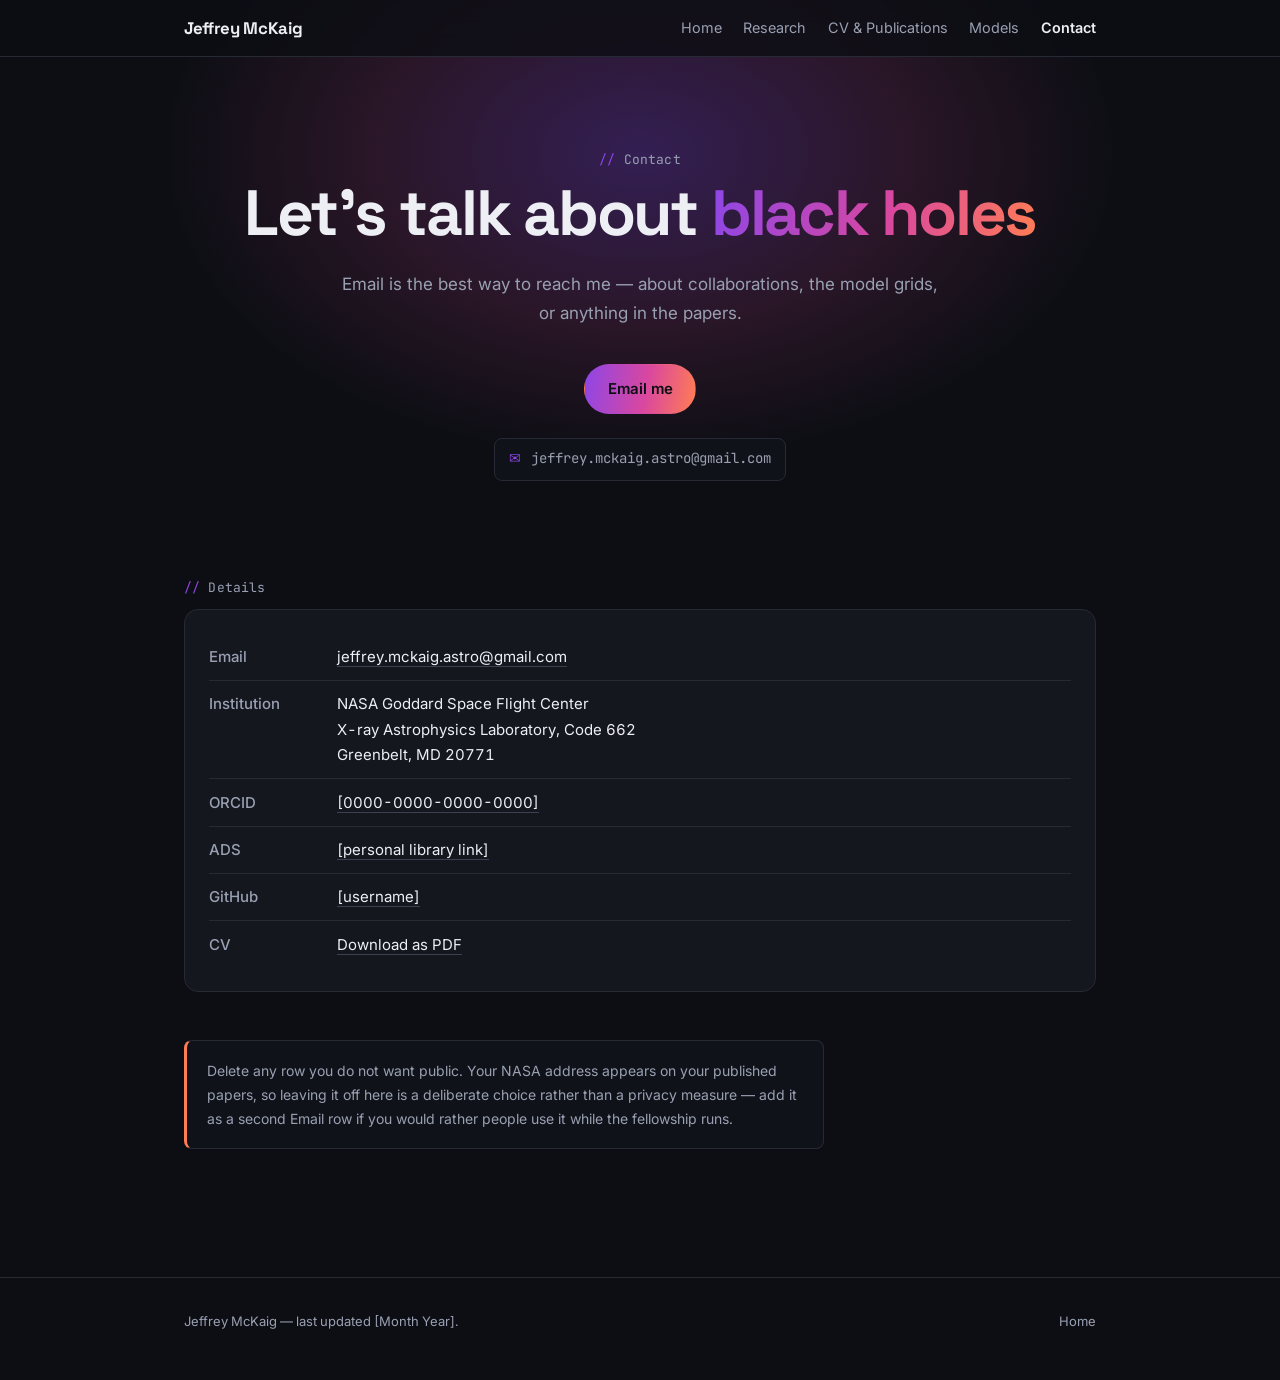
==== contact.html @ 3a179042 "Add files via upload" ====
<!DOCTYPE html>
<html lang="en">
<head>
<meta charset="utf-8">
<meta name="viewport" content="width=device-width, initial-scale=1">
<title>Contact — Jeffrey McKaig</title>
<meta name="description" content="Contact details for Jeffrey McKaig, astrophysicist at NASA Goddard Space Flight Center.">
<meta name="theme-color" content="#0D0E14">
<link rel="preconnect" href="https://fonts.googleapis.com">
<link rel="preconnect" href="https://fonts.gstatic.com" crossorigin>
<link href="https://fonts.googleapis.com/css2?family=Space+Grotesk:wght@500;600;700&family=Inter:wght@400;500;600&family=JetBrains+Mono:wght@400;500&display=swap" rel="stylesheet">
<link rel="stylesheet" href="style.css">
</head>
<body>
<a class="skip" href="#main">Skip to content</a>

<nav class="nav" aria-label="Primary">
  <div class="nav-inner">
    <a class="wordmark" href="index.html">Jeffrey McKaig</a>
    <ul>
      <li><a href="index.html">Home</a></li>
      <li><a href="research.html">Research</a></li>
      <li><a href="cv.html">CV &amp; Publications</a></li>
      <li><a href="models.html">Models</a></li>
      <li><a href="contact.html" class="is-current" aria-current="page">Contact</a></li>
    </ul>
  </div>
</nav>

<main id="main">

  <div class="wrap">
    <div class="hero">
      <p class="eyebrow" style="display:inline-block">Contact</p>
      <h1 class="display">Let's talk about <span class="grad">black holes</span></h1>
      <p class="sub">Email is the best way to reach me — about collaborations, the model grids, or anything in the papers.</p>
      <div class="actions">
        <a class="btn btn-primary" href="mailto:jeffrey.mckaig.astro@gmail.com">Email me</a>
      </div>
      <p style="margin:1.5rem auto 0"><span class="chip"><span class="prompt">&#9993;</span> jeffrey.mckaig.astro@gmail.com</span></p>
    </div>
  </div>

  <div class="wrap">
    <section class="tight">
      <p class="eyebrow">Details</p>
      <div class="card">
        <table class="contact">
          <tbody>
            <tr>
              <th scope="row">Email</th>
              <td><a href="mailto:jeffrey.mckaig.astro@gmail.com">jeffrey.mckaig.astro@gmail.com</a></td>
            </tr>
            <tr>
              <th scope="row">Institution</th>
              <td>NASA Goddard Space Flight Center<br>X-ray Astrophysics Laboratory, Code 662<br>Greenbelt, MD 20771</td>
            </tr>
            <tr>
              <th scope="row">ORCID</th>
              <td><a href="https://orcid.org/">[0000-0000-0000-0000]</a></td>
            </tr>
            <tr>
              <th scope="row">ADS</th>
              <td><a href="https://ui.adsabs.harvard.edu/">[personal library link]</a></td>
            </tr>
            <tr>
              <th scope="row">GitHub</th>
              <td><a href="https://github.com/">[username]</a></td>
            </tr>
            <tr>
              <th scope="row">CV</th>
              <td><a href="cv.pdf">Download as PDF</a></td>
            </tr>
          </tbody>
        </table>
      </div>

      <p class="note">Delete any row you do not want public. Your NASA address appears on your published papers, so leaving it off here is a deliberate choice rather than a privacy measure — add it as a second Email row if you would rather people use it while the fellowship runs.</p>
    </section>
  </div>

</main>

<footer>
  <div class="wrap">
    <p>Jeffrey McKaig — last updated [Month Year].</p>
    <p><a href="index.html">Home</a></p>
  </div>
</footer>

</body>
</html>
---- style.css ----
/* ---------------------------------------------------------------
   Jeffrey McKaig — site styles
   Visual language borrowed from astro.build: dark canvas, purple
   theme colour running to pink and orange, wide bold grotesque
   headings, eyebrow labels, rounded bordered cards, mono chips.
   --------------------------------------------------------------- */

:root {
  --bg:        #0D0E14;
  --bg-raise:  #15171F;
  --bg-sunk:   #101219;
  --border:    #262A35;
  --border-hi: #3B4150;

  --text:      #EDEFF4;
  --text-dim:  #99A0B2;

  --purple:    #8D46E7;
  --pink:      #D9479F;
  --orange:    #FF7D54;

  --grad: linear-gradient(100deg, #8D46E7 0%, #D9479F 55%, #FF7D54 100%);

  --display: "Space Grotesk", system-ui, sans-serif;
  --body:    "Inter", system-ui, -apple-system, sans-serif;
  --mono:    "JetBrains Mono", ui-monospace, "SF Mono", monospace;

  --measure: 40rem;
  --radius:  14px;
}

*, *::before, *::after { box-sizing: border-box; }
html { -webkit-text-size-adjust: 100%; scroll-behavior: smooth; }

body {
  margin: 0;
  background: var(--bg);
  color: var(--text);
  font-family: var(--body);
  font-size: 1rem;
  line-height: 1.7;
  font-feature-settings: "tnum" 1;
  -webkit-font-smoothing: antialiased;
  overflow-x: hidden;
}

a { color: inherit; text-decoration: none; }
a:focus-visible { outline: 2px solid var(--purple); outline-offset: 3px; border-radius: 4px; }

.skip { position: absolute; left: -9999px; background: var(--bg-raise); padding: .6rem 1rem; border: 1px solid var(--purple); border-radius: 8px; }
.skip:focus { left: 1rem; top: 1rem; z-index: 60; }

.wrap { max-width: 60rem; margin: 0 auto; padding: 0 1.5rem; }

/* ---------- gradient text ---------- */

.grad {
  background: var(--grad);
  -webkit-background-clip: text;
  background-clip: text;
  color: transparent;
}

/* ---------- sticky nav ---------- */

.nav {
  position: sticky; top: 0; z-index: 50;
  background: rgba(13, 14, 20, 0.82);
  backdrop-filter: blur(12px);
  border-bottom: 1px solid var(--border);
}
.nav-inner {
  max-width: 60rem; margin: 0 auto; padding: .85rem 1.5rem;
  display: flex; align-items: center; gap: 1.5rem; flex-wrap: wrap;
}
.nav .wordmark {
  font-family: var(--display); font-weight: 700; font-size: 1.05rem;
  letter-spacing: -0.02em; margin-right: auto;
}
.nav .wordmark:hover { color: var(--text); }
.nav ul { list-style: none; display: flex; flex-wrap: wrap; gap: 0 1.35rem; margin: 0; padding: 0; }
.nav ul a { font-size: .9rem; color: var(--text-dim); padding: .2rem 0; transition: color .15s ease; }
.nav ul a:hover { color: var(--text); }
.nav ul a.is-current { color: var(--text); font-weight: 600; }

/* ---------- hero ---------- */

.hero { position: relative; text-align: center; padding: 5.5rem 0 4rem; }
.hero::before {
  content: ""; position: absolute; z-index: -1;
  top: -14rem; left: 50%; transform: translateX(-50%);
  width: 62rem; height: 40rem; pointer-events: none;
  background: radial-gradient(ellipse at center, rgba(141,70,231,.30) 0%, rgba(217,71,159,.14) 38%, rgba(13,14,20,0) 68%);
}

.badge {
  display: inline-flex; align-items: center; gap: .5rem;
  font-size: .8125rem; color: var(--text-dim);
  background: var(--bg-raise); border: 1px solid var(--border);
  border-radius: 999px; padding: .3rem .9rem; margin-bottom: 1.75rem;
}
.badge .dot { width: 6px; height: 6px; border-radius: 50%; background: var(--orange); }

h1.display {
  font-family: var(--display); font-weight: 700;
  font-size: clamp(2.3rem, 6.2vw, 4rem);
  line-height: 1.05; letter-spacing: -0.035em;
  margin: 0 auto 1.4rem; max-width: 20ch;
}

.hero .sub { color: var(--text-dim); font-size: 1.0625rem; max-width: 38rem; margin: 0 auto 2.25rem; }

.actions { display: flex; flex-wrap: wrap; gap: .75rem; justify-content: center; align-items: center; }

.btn {
  display: inline-flex; align-items: center; justify-content: center;
  font-family: var(--body); font-size: .9375rem; font-weight: 600;
  padding: .7rem 1.4rem; border-radius: 999px; border: 1px solid transparent;
  transition: transform .15s ease, box-shadow .15s ease, border-color .15s ease;
}
.btn-primary { background: var(--grad); color: #0D0E14; box-shadow: 0 0 0 rgba(141,70,231,0); }
.btn-primary:hover { transform: translateY(-1px); box-shadow: 0 8px 28px rgba(141,70,231,.35); }
.btn-ghost { border-color: var(--border-hi); color: var(--text); }
.btn-ghost:hover { border-color: var(--purple); transform: translateY(-1px); }

.chip {
  display: inline-flex; align-items: center; gap: .6rem;
  font-family: var(--mono); font-size: .875rem; color: var(--text-dim);
  background: var(--bg-sunk); border: 1px solid var(--border);
  border-radius: 8px; padding: .55rem .9rem;
}
.chip .prompt { color: var(--purple); }

/* ---------- section scaffolding ---------- */

section { padding: 4rem 0; }
section.tight { padding-top: 2rem; }

.eyebrow {
  font-family: var(--mono); font-size: .8125rem; letter-spacing: .01em;
  color: var(--text-dim); margin: 0 0 .6rem;
}
.eyebrow::before { content: "// "; color: var(--purple); }

h2.section {
  font-family: var(--display); font-weight: 700;
  font-size: clamp(1.7rem, 3.6vw, 2.35rem);
  line-height: 1.15; letter-spacing: -0.03em;
  margin: 0 0 1.1rem;
}

h1.pagetitle {
  font-family: var(--display); font-weight: 700;
  font-size: clamp(2.1rem, 5vw, 3.1rem);
  line-height: 1.08; letter-spacing: -0.035em;
  margin: 0 0 1.1rem;
}

p { max-width: var(--measure); margin: 0 0 1.1rem; }
p:last-child { margin-bottom: 0; }
.lede { font-size: 1.0625rem; color: var(--text-dim); }
.dim { color: var(--text-dim); }
.fine { font-size: .875rem; color: var(--text-dim); }

.pagehead { padding: 3.5rem 0 1rem; position: relative; }
.pagehead::before {
  content: ""; position: absolute; z-index: -1;
  top: -12rem; left: -6rem; width: 40rem; height: 30rem; pointer-events: none;
  background: radial-gradient(ellipse at center, rgba(141,70,231,.22) 0%, rgba(13,14,20,0) 66%);
}

/* ---------- spectrum ---------- */

.figure {
  background: var(--bg-raise); border: 1px solid var(--border);
  border-radius: var(--radius); padding: 1.5rem 1.5rem 1rem;
}
.spectrum { display: block; width: 100%; height: auto; }
.spectrum .trace { fill: none; stroke: url(#lineGrad); stroke-width: 2; stroke-linejoin: round; }
.spectrum .axis { stroke: var(--border-hi); stroke-width: 1; }
.spectrum .lbl { font-family: var(--mono); font-size: 13px; fill: var(--text-dim); }
.spectrum .edge { font-family: var(--mono); font-size: 12px; fill: var(--text-dim); }
.figcap { font-size: .8125rem; color: var(--text-dim); margin: 1rem 0 0; max-width: none; }

/* ---------- cards ---------- */

.grid { display: grid; gap: 1rem; grid-template-columns: repeat(auto-fit, minmax(16rem, 1fr)); }
.grid-2 { display: grid; gap: 1rem; grid-template-columns: repeat(auto-fit, minmax(19rem, 1fr)); }

.card {
  background: var(--bg-raise); border: 1px solid var(--border);
  border-radius: var(--radius); padding: 1.5rem;
  transition: border-color .18s ease, transform .18s ease;
}
.card:hover { border-color: var(--border-hi); }
.card h3 {
  font-family: var(--display); font-weight: 600; font-size: 1.0625rem;
  letter-spacing: -0.015em; margin: 0 0 .55rem;
}
.card p { font-size: .9375rem; color: var(--text-dim); max-width: none; margin-bottom: .75rem; }
.card p:last-child { margin-bottom: 0; }

.card .num {
  font-family: var(--mono); font-size: .75rem; color: var(--purple);
  display: block; margin-bottom: .7rem;
}

.paperlink {
  display: inline-block; font-family: var(--mono); font-size: .8125rem;
  color: var(--text-dim); border-bottom: 1px solid var(--border-hi);
  padding-bottom: 1px; margin-right: 1rem;
}
.paperlink:hover { color: var(--orange); border-bottom-color: var(--orange); }

/* ---------- timeline rail ---------- */

.rail { list-style: none; margin: 0; padding: 0 0 0 1.75rem; position: relative; }
.rail::before {
  content: ""; position: absolute; left: 0; top: .4rem; bottom: .4rem;
  width: 2px; background: var(--grad); border-radius: 2px;
}
.rail li { position: relative; padding: 0 0 1.9rem; }
.rail li:last-child { padding-bottom: 0; }
.rail li::before {
  content: ""; position: absolute; left: -1.75rem; top: .55rem;
  width: 10px; height: 10px; border-radius: 50%;
  background: var(--bg); border: 2px solid var(--pink);
  transform: translateX(-4px);
}
.rail .when { display: block; font-family: var(--mono); font-size: .75rem; color: var(--purple); margin-bottom: .2rem; }
.rail .what { display: block; font-family: var(--display); font-weight: 600; font-size: 1rem; letter-spacing: -0.01em; }
.rail .where { display: block; font-size: .9375rem; color: var(--text-dim); }

/* ---------- publications ---------- */

.pubs { list-style: none; margin: 0; padding: 0; display: grid; gap: .75rem; }
.pubs li {
  background: var(--bg-raise); border: 1px solid var(--border);
  border-radius: var(--radius); padding: 1.25rem 1.4rem;
  display: grid; grid-template-columns: 3.5rem minmax(0, 1fr); column-gap: 1.1rem;
  transition: border-color .18s ease;
}
.pubs li:hover { border-color: var(--border-hi); }
.pubs .year { font-family: var(--mono); font-size: .8125rem; color: var(--purple); padding-top: .2rem; }
.pubs .title { display: block; font-family: var(--display); font-weight: 600; font-size: 1rem; letter-spacing: -0.012em; line-height: 1.35; margin-bottom: .35rem; }
.pubs .meta { display: block; color: var(--text-dim); font-size: .875rem; }
.pubs .meta em { font-style: italic; }
.pubs .links { display: block; margin-top: .6rem; }
.pubs .me { color: var(--text); font-weight: 600; }

/* ---------- status pill ---------- */

.pill {
  display: inline-flex; align-items: center; gap: .45rem;
  font-family: var(--mono); font-size: .75rem; color: var(--text-dim);
  border: 1px solid var(--border); border-radius: 999px;
  padding: .2rem .7rem; margin-bottom: 1rem;
}
.pill .dot { width: 6px; height: 6px; border-radius: 50%; background: var(--orange); }

/* ---------- spec + contact tables ---------- */

table.spec, table.contact { border-collapse: collapse; width: 100%; font-size: .9375rem; }
table.spec th, table.spec td,
table.contact th, table.contact td {
  text-align: left; padding: .65rem .75rem .65rem 0;
  border-bottom: 1px solid var(--border); vertical-align: top;
}
table.spec th, table.contact th { font-weight: 500; color: var(--text-dim); width: 15rem; }
table.spec code { font-family: var(--mono); font-size: .875rem; color: var(--text); }
table.spec tr:last-child th, table.spec tr:last-child td,
table.contact tr:last-child th, table.contact tr:last-child td { border-bottom: none; }
table.contact th { width: 8rem; }
table.contact a { border-bottom: 1px solid var(--border-hi); }
table.contact a:hover { color: var(--orange); border-bottom-color: var(--orange); }

/* ---------- editorial note (delete before publishing) ---------- */

.note {
  margin-top: 3rem; padding: 1.1rem 1.25rem;
  background: var(--bg-sunk); border: 1px solid var(--border);
  border-left: 3px solid var(--orange); border-radius: 8px;
  font-size: .875rem; color: var(--text-dim); max-width: var(--measure);
}

/* ---------- footer ---------- */

footer { border-top: 1px solid var(--border); margin-top: 4rem; }
footer .wrap { padding-top: 2rem; padding-bottom: 3rem; display: flex; flex-wrap: wrap; gap: 1rem; justify-content: space-between; }
footer p { font-size: .8125rem; color: var(--text-dim); margin: 0; }
footer a { color: var(--text-dim); }
footer a:hover { color: var(--orange); }

/* ---------- narrow ---------- */

@media (max-width: 44rem) {
  .hero { padding: 3.5rem 0 2.5rem; }
  .nav-inner { gap: .5rem 1rem; }
  .nav .wordmark { margin-right: 0; width: 100%; }
  .pubs li { grid-template-columns: minmax(0, 1fr); row-gap: .3rem; }
  table.spec, table.contact, table.spec tbody, table.contact tbody { display: block; }
  table.spec tr, table.contact tr { display: block; padding: .7rem 0; border-bottom: 1px solid var(--border); }
  table.spec th, table.spec td, table.contact th, table.contact td { display: block; border-bottom: none; padding: 0; width: auto; }
  table.spec th, table.contact th { font-size: .8125rem; margin-bottom: .15rem; }
}

@media (prefers-reduced-motion: reduce) {
  html { scroll-behavior: auto; }
  * { transition: none !important; animation: none !important; }
  .btn:hover { transform: none; }
}
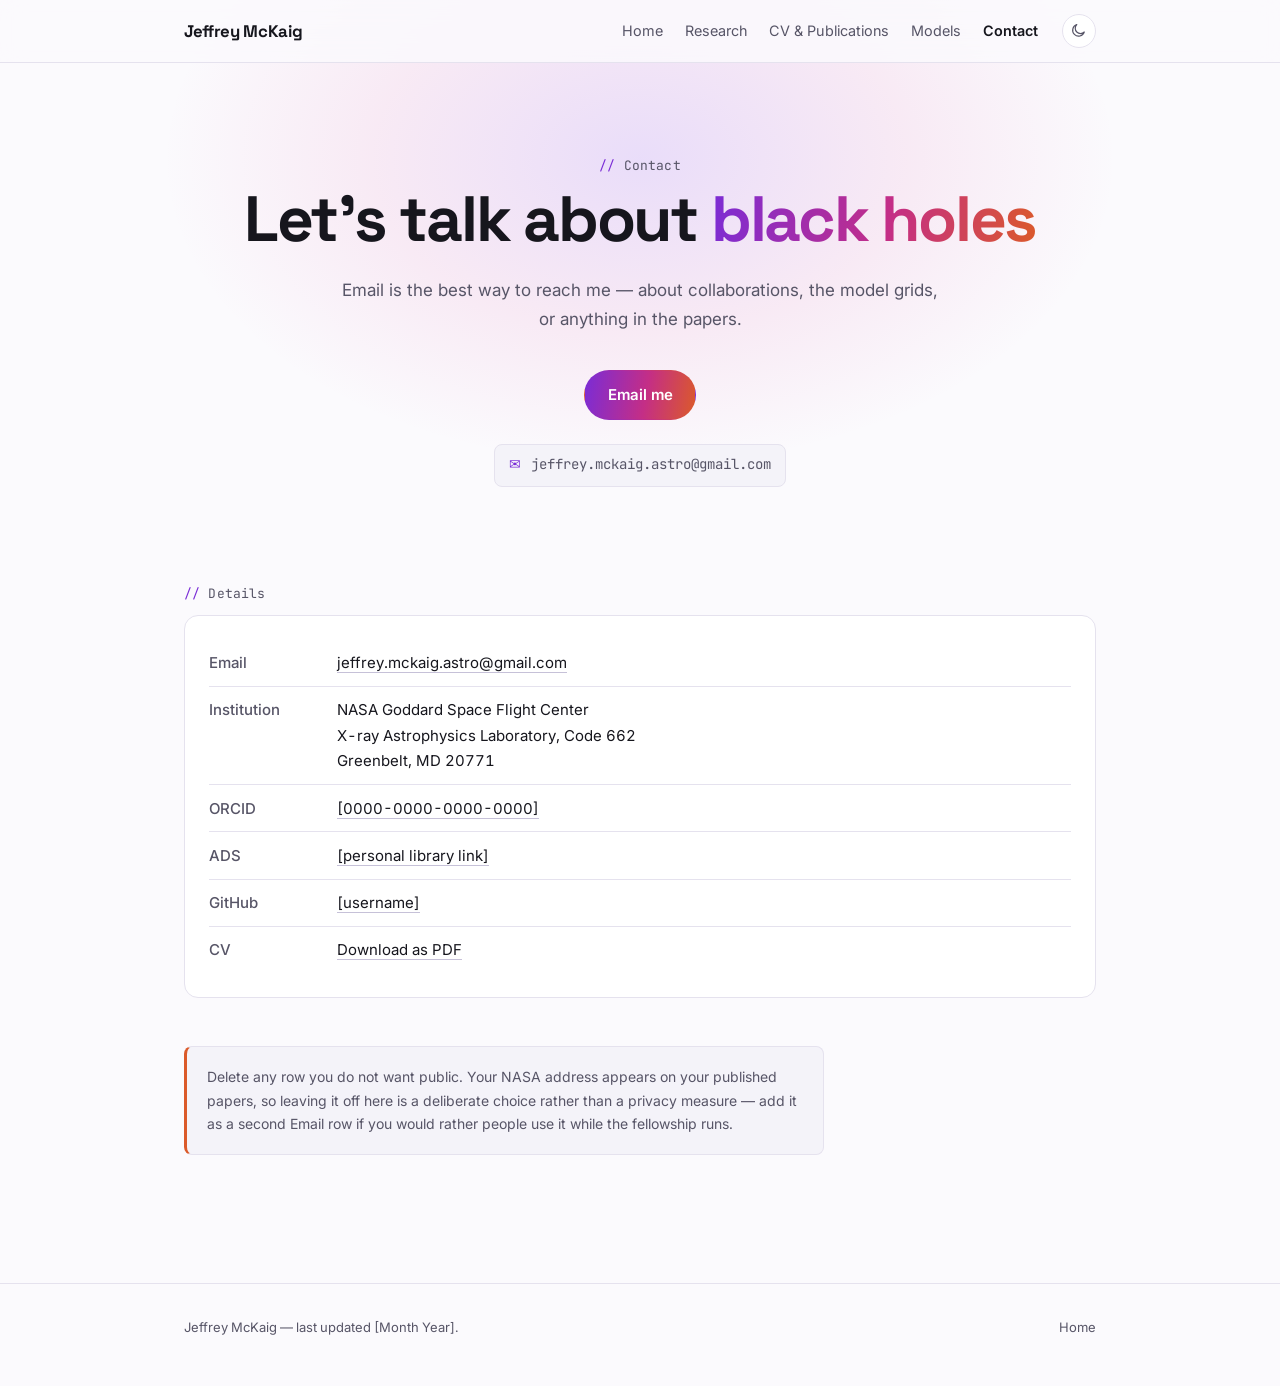
==== commit be4d0dd9: "Add files via upload" ====
--- a/contact.html
+++ b/contact.html
@@ -5,11 +5,64 @@
 <meta name="viewport" content="width=device-width, initial-scale=1">
 <title>Contact — Jeffrey McKaig</title>
 <meta name="description" content="Contact details for Jeffrey McKaig, astrophysicist at NASA Goddard Space Flight Center.">
-<meta name="theme-color" content="#0D0E14">
+<meta name="theme-color" content="#0D0E14" media="(prefers-color-scheme: dark)">
+<meta name="theme-color" content="#FBFAFD" media="(prefers-color-scheme: light)">
 <link rel="preconnect" href="https://fonts.googleapis.com">
 <link rel="preconnect" href="https://fonts.gstatic.com" crossorigin>
 <link href="https://fonts.googleapis.com/css2?family=Space+Grotesk:wght@500;600;700&family=Inter:wght@400;500;600&family=JetBrains+Mono:wght@400;500&display=swap" rel="stylesheet">
 <link rel="stylesheet" href="style.css">
+<script>
+/* Theme handling. Self-contained on purpose: no external file to forget
+   when uploading, and no extra request that can 404. The first lines run
+   before anything paints, so the page never flashes the wrong theme. */
+(function () {
+  var root = document.documentElement;
+
+  function stored() {
+    try { return localStorage.getItem('theme'); } catch (e) { return null; }
+  }
+
+  var saved = stored();
+  root.setAttribute('data-theme',
+    (saved === 'light' || saved === 'dark') ? saved
+      : (window.matchMedia('(prefers-color-scheme: light)').matches ? 'light' : 'dark'));
+
+  function describe() {
+    var button = document.querySelector('[data-theme-toggle]');
+    if (!button) return;
+    var isDark = root.getAttribute('data-theme') === 'dark';
+    button.setAttribute('aria-label', isDark ? 'Switch to light theme' : 'Switch to dark theme');
+    button.setAttribute('aria-pressed', isDark ? 'true' : 'false');
+  }
+
+  function apply(theme, remember) {
+    root.setAttribute('data-theme', theme);
+    if (remember) {
+      try { localStorage.setItem('theme', theme); } catch (e) {}
+    }
+    describe();
+  }
+
+  /* Delegated, so it works no matter when the button enters the DOM. */
+  document.addEventListener('click', function (event) {
+    var target = event.target;
+    if (!target || !target.closest) return;
+    if (target.closest('[data-theme-toggle]')) {
+      apply(root.getAttribute('data-theme') === 'dark' ? 'light' : 'dark', true);
+    }
+  });
+
+  document.addEventListener('DOMContentLoaded', describe);
+
+  /* Keep following the operating system until the visitor chooses. */
+  var query = window.matchMedia('(prefers-color-scheme: light)');
+  function followSystem(event) {
+    if (!stored()) apply(event.matches ? 'light' : 'dark', false);
+  }
+  if (query.addEventListener) query.addEventListener('change', followSystem);
+  else if (query.addListener) query.addListener(followSystem);
+})();
+</script>
 </head>
 <body>
 <a class="skip" href="#main">Skip to content</a>
@@ -24,6 +77,11 @@
       <li><a href="models.html">Models</a></li>
       <li><a href="contact.html" class="is-current" aria-current="page">Contact</a></li>
     </ul>
+    <button class="theme-toggle" type="button" data-theme-toggle aria-label="Switch theme">
+      <svg class="icon" viewBox="0 0 24 24" fill="none" stroke="currentColor" stroke-width="1.7" stroke-linecap="round" stroke-linejoin="round" aria-hidden="true">
+        <path d="M20.4 14.3A8.5 8.5 0 1 1 9.7 3.6a6.8 6.8 0 0 0 10.7 10.7Z"/>
+      </svg>
+    </button>
   </div>
 </nav>
 
--- a/style.css
+++ b/style.css
@@ -1,11 +1,20 @@
 /* ---------------------------------------------------------------
    Jeffrey McKaig — site styles
+
    Visual language borrowed from astro.build: dark canvas, purple
    theme colour running to pink and orange, wide bold grotesque
    headings, eyebrow labels, rounded bordered cards, mono chips.
+
+   THEMING
+   Two token sets below. Dark is the default; light is applied when
+   <html data-theme="light"> is set. The attribute is written by the
+   inline script in each page's <head> before first paint, so nothing
+   below needs a prefers-color-scheme media query. To change a colour
+   for one theme only, edit that theme's block and nothing else.
    --------------------------------------------------------------- */
 
 :root {
+  /* --- dark (default) --- */
   --bg:        #0D0E14;
   --bg-raise:  #15171F;
   --bg-sunk:   #101219;
@@ -15,11 +24,18 @@
   --text:      #EDEFF4;
   --text-dim:  #99A0B2;
 
-  --purple:    #8D46E7;
-  --pink:      #D9479F;
-  --orange:    #FF7D54;
-
-  --grad: linear-gradient(100deg, #8D46E7 0%, #D9479F 55%, #FF7D54 100%);
+  --grad-a:    #8D46E7;   /* purple */
+  --grad-b:    #D9479F;   /* pink   */
+  --grad-c:    #FF7D54;   /* orange */
+
+  --on-grad:   #0D0E14;   /* text sitting on a gradient fill */
+  --nav-bg:    rgba(13, 14, 20, 0.82);
+  --glow-a:    rgba(141, 70, 231, 0.30);
+  --glow-b:    rgba(217, 71, 159, 0.14);
+  --glow-out:  rgba(13, 14, 20, 0);
+  --lift:      rgba(141, 70, 231, 0.35);
+
+  --grad: linear-gradient(100deg, var(--grad-a) 0%, var(--grad-b) 55%, var(--grad-c) 100%);
 
   --display: "Space Grotesk", system-ui, sans-serif;
   --body:    "Inter", system-ui, -apple-system, sans-serif;
@@ -27,6 +43,33 @@
 
   --measure: 40rem;
   --radius:  14px;
+
+  color-scheme: dark;
+}
+
+:root[data-theme="light"] {
+  --bg:        #FBFAFD;
+  --bg-raise:  #FFFFFF;
+  --bg-sunk:   #F4F3F9;
+  --border:    #E5E2EE;
+  --border-hi: #C6C1D8;
+
+  --text:      #16161D;
+  --text-dim:  #575567;
+
+  /* Darkened so gradient text and links stay legible on a light field. */
+  --grad-a:    #7A2CD6;
+  --grad-b:    #C42E86;
+  --grad-c:    #DB5A2A;
+
+  --on-grad:   #FFFFFF;
+  --nav-bg:    rgba(251, 250, 253, 0.85);
+  --glow-a:    rgba(141, 70, 231, 0.16);
+  --glow-b:    rgba(217, 71, 159, 0.09);
+  --glow-out:  rgba(251, 250, 253, 0);
+  --lift:      rgba(122, 44, 214, 0.26);
+
+  color-scheme: light;
 }
 
 *, *::before, *::after { box-sizing: border-box; }
@@ -42,12 +85,13 @@
   font-feature-settings: "tnum" 1;
   -webkit-font-smoothing: antialiased;
   overflow-x: hidden;
+  transition: background-color .18s ease, color .18s ease;
 }
 
 a { color: inherit; text-decoration: none; }
-a:focus-visible { outline: 2px solid var(--purple); outline-offset: 3px; border-radius: 4px; }
-
-.skip { position: absolute; left: -9999px; background: var(--bg-raise); padding: .6rem 1rem; border: 1px solid var(--purple); border-radius: 8px; }
+a:focus-visible { outline: 2px solid var(--grad-a); outline-offset: 3px; border-radius: 4px; }
+
+.skip { position: absolute; left: -9999px; background: var(--bg-raise); padding: .6rem 1rem; border: 1px solid var(--grad-a); border-radius: 8px; }
 .skip:focus { left: 1rem; top: 1rem; z-index: 60; }
 
 .wrap { max-width: 60rem; margin: 0 auto; padding: 0 1.5rem; }
@@ -65,9 +109,10 @@
 
 .nav {
   position: sticky; top: 0; z-index: 50;
-  background: rgba(13, 14, 20, 0.82);
+  background: var(--nav-bg);
   backdrop-filter: blur(12px);
   border-bottom: 1px solid var(--border);
+  transition: background-color .18s ease, border-color .18s ease;
 }
 .nav-inner {
   max-width: 60rem; margin: 0 auto; padding: .85rem 1.5rem;
@@ -77,11 +122,25 @@
   font-family: var(--display); font-weight: 700; font-size: 1.05rem;
   letter-spacing: -0.02em; margin-right: auto;
 }
-.nav .wordmark:hover { color: var(--text); }
 .nav ul { list-style: none; display: flex; flex-wrap: wrap; gap: 0 1.35rem; margin: 0; padding: 0; }
 .nav ul a { font-size: .9rem; color: var(--text-dim); padding: .2rem 0; transition: color .15s ease; }
 .nav ul a:hover { color: var(--text); }
 .nav ul a.is-current { color: var(--text); font-weight: 600; }
+
+/* ---------- theme toggle ---------- */
+
+.theme-toggle {
+  flex: none;
+  display: inline-flex; align-items: center; justify-content: center;
+  width: 2.15rem; height: 2.15rem; padding: 0;
+  background: var(--bg-raise); color: var(--text-dim);
+  border: 1px solid var(--border); border-radius: 999px;
+  cursor: pointer;
+  transition: color .15s ease, border-color .15s ease;
+}
+.theme-toggle:hover { color: var(--text); border-color: var(--border-hi); }
+.theme-toggle:focus-visible { outline: 2px solid var(--grad-a); outline-offset: 2px; }
+.theme-toggle .icon { width: 1.05rem; height: 1.05rem; display: block; }
 
 /* ---------- hero ---------- */
 
@@ -90,7 +149,7 @@
   content: ""; position: absolute; z-index: -1;
   top: -14rem; left: 50%; transform: translateX(-50%);
   width: 62rem; height: 40rem; pointer-events: none;
-  background: radial-gradient(ellipse at center, rgba(141,70,231,.30) 0%, rgba(217,71,159,.14) 38%, rgba(13,14,20,0) 68%);
+  background: radial-gradient(ellipse at center, var(--glow-a) 0%, var(--glow-b) 38%, var(--glow-out) 68%);
 }
 
 .badge {
@@ -99,7 +158,7 @@
   background: var(--bg-raise); border: 1px solid var(--border);
   border-radius: 999px; padding: .3rem .9rem; margin-bottom: 1.75rem;
 }
-.badge .dot { width: 6px; height: 6px; border-radius: 50%; background: var(--orange); }
+.badge .dot { width: 6px; height: 6px; border-radius: 50%; background: var(--grad-c); }
 
 h1.display {
   font-family: var(--display); font-weight: 700;
@@ -118,10 +177,10 @@
   padding: .7rem 1.4rem; border-radius: 999px; border: 1px solid transparent;
   transition: transform .15s ease, box-shadow .15s ease, border-color .15s ease;
 }
-.btn-primary { background: var(--grad); color: #0D0E14; box-shadow: 0 0 0 rgba(141,70,231,0); }
-.btn-primary:hover { transform: translateY(-1px); box-shadow: 0 8px 28px rgba(141,70,231,.35); }
+.btn-primary { background: var(--grad); color: var(--on-grad); }
+.btn-primary:hover { transform: translateY(-1px); box-shadow: 0 8px 28px var(--lift); }
 .btn-ghost { border-color: var(--border-hi); color: var(--text); }
-.btn-ghost:hover { border-color: var(--purple); transform: translateY(-1px); }
+.btn-ghost:hover { border-color: var(--grad-a); transform: translateY(-1px); }
 
 .chip {
   display: inline-flex; align-items: center; gap: .6rem;
@@ -129,7 +188,7 @@
   background: var(--bg-sunk); border: 1px solid var(--border);
   border-radius: 8px; padding: .55rem .9rem;
 }
-.chip .prompt { color: var(--purple); }
+.chip .prompt { color: var(--grad-a); }
 
 /* ---------- section scaffolding ---------- */
 
@@ -140,7 +199,7 @@
   font-family: var(--mono); font-size: .8125rem; letter-spacing: .01em;
   color: var(--text-dim); margin: 0 0 .6rem;
 }
-.eyebrow::before { content: "// "; color: var(--purple); }
+.eyebrow::before { content: "// "; color: var(--grad-a); }
 
 h2.section {
   font-family: var(--display); font-weight: 700;
@@ -166,10 +225,13 @@
 .pagehead::before {
   content: ""; position: absolute; z-index: -1;
   top: -12rem; left: -6rem; width: 40rem; height: 30rem; pointer-events: none;
-  background: radial-gradient(ellipse at center, rgba(141,70,231,.22) 0%, rgba(13,14,20,0) 66%);
-}
-
-/* ---------- spectrum ---------- */
+  background: radial-gradient(ellipse at center, var(--glow-a) 0%, var(--glow-out) 66%);
+}
+
+/* ---------- spectrum ----------
+   Parked: the hero figure is currently off the home page. These rules
+   are kept so the <svg class="spectrum"> block can be dropped back into
+   a .figure wrapper without restyling. Delete if you decide against it. */
 
 .figure {
   background: var(--bg-raise); border: 1px solid var(--border);
@@ -190,7 +252,7 @@
 .card {
   background: var(--bg-raise); border: 1px solid var(--border);
   border-radius: var(--radius); padding: 1.5rem;
-  transition: border-color .18s ease, transform .18s ease;
+  transition: border-color .18s ease, background-color .18s ease;
 }
 .card:hover { border-color: var(--border-hi); }
 .card h3 {
@@ -200,17 +262,12 @@
 .card p { font-size: .9375rem; color: var(--text-dim); max-width: none; margin-bottom: .75rem; }
 .card p:last-child { margin-bottom: 0; }
 
-.card .num {
-  font-family: var(--mono); font-size: .75rem; color: var(--purple);
-  display: block; margin-bottom: .7rem;
-}
-
 .paperlink {
   display: inline-block; font-family: var(--mono); font-size: .8125rem;
   color: var(--text-dim); border-bottom: 1px solid var(--border-hi);
   padding-bottom: 1px; margin-right: 1rem;
 }
-.paperlink:hover { color: var(--orange); border-bottom-color: var(--orange); }
+.paperlink:hover { color: var(--grad-c); border-bottom-color: var(--grad-c); }
 
 /* ---------- timeline rail ---------- */
 
@@ -224,10 +281,10 @@
 .rail li::before {
   content: ""; position: absolute; left: -1.75rem; top: .55rem;
   width: 10px; height: 10px; border-radius: 50%;
-  background: var(--bg); border: 2px solid var(--pink);
+  background: var(--bg); border: 2px solid var(--grad-b);
   transform: translateX(-4px);
 }
-.rail .when { display: block; font-family: var(--mono); font-size: .75rem; color: var(--purple); margin-bottom: .2rem; }
+.rail .when { display: block; font-family: var(--mono); font-size: .75rem; color: var(--grad-a); margin-bottom: .2rem; }
 .rail .what { display: block; font-family: var(--display); font-weight: 600; font-size: 1rem; letter-spacing: -0.01em; }
 .rail .where { display: block; font-size: .9375rem; color: var(--text-dim); }
 
@@ -238,10 +295,10 @@
   background: var(--bg-raise); border: 1px solid var(--border);
   border-radius: var(--radius); padding: 1.25rem 1.4rem;
   display: grid; grid-template-columns: 3.5rem minmax(0, 1fr); column-gap: 1.1rem;
-  transition: border-color .18s ease;
+  transition: border-color .18s ease, background-color .18s ease;
 }
 .pubs li:hover { border-color: var(--border-hi); }
-.pubs .year { font-family: var(--mono); font-size: .8125rem; color: var(--purple); padding-top: .2rem; }
+.pubs .year { font-family: var(--mono); font-size: .8125rem; color: var(--grad-a); padding-top: .2rem; }
 .pubs .title { display: block; font-family: var(--display); font-weight: 600; font-size: 1rem; letter-spacing: -0.012em; line-height: 1.35; margin-bottom: .35rem; }
 .pubs .meta { display: block; color: var(--text-dim); font-size: .875rem; }
 .pubs .meta em { font-style: italic; }
@@ -256,7 +313,7 @@
   border: 1px solid var(--border); border-radius: 999px;
   padding: .2rem .7rem; margin-bottom: 1rem;
 }
-.pill .dot { width: 6px; height: 6px; border-radius: 50%; background: var(--orange); }
+.pill .dot { width: 6px; height: 6px; border-radius: 50%; background: var(--grad-c); }
 
 /* ---------- spec + contact tables ---------- */
 
@@ -272,14 +329,14 @@
 table.contact tr:last-child th, table.contact tr:last-child td { border-bottom: none; }
 table.contact th { width: 8rem; }
 table.contact a { border-bottom: 1px solid var(--border-hi); }
-table.contact a:hover { color: var(--orange); border-bottom-color: var(--orange); }
+table.contact a:hover { color: var(--grad-c); border-bottom-color: var(--grad-c); }
 
 /* ---------- editorial note (delete before publishing) ---------- */
 
 .note {
   margin-top: 3rem; padding: 1.1rem 1.25rem;
   background: var(--bg-sunk); border: 1px solid var(--border);
-  border-left: 3px solid var(--orange); border-radius: 8px;
+  border-left: 3px solid var(--grad-c); border-radius: 8px;
   font-size: .875rem; color: var(--text-dim); max-width: var(--measure);
 }
 
@@ -289,7 +346,7 @@
 footer .wrap { padding-top: 2rem; padding-bottom: 3rem; display: flex; flex-wrap: wrap; gap: 1rem; justify-content: space-between; }
 footer p { font-size: .8125rem; color: var(--text-dim); margin: 0; }
 footer a { color: var(--text-dim); }
-footer a:hover { color: var(--orange); }
+footer a:hover { color: var(--grad-c); }
 
 /* ---------- narrow ---------- */
 
@@ -297,6 +354,7 @@
   .hero { padding: 3.5rem 0 2.5rem; }
   .nav-inner { gap: .5rem 1rem; }
   .nav .wordmark { margin-right: 0; width: 100%; }
+  .nav ul { margin-right: auto; }
   .pubs li { grid-template-columns: minmax(0, 1fr); row-gap: .3rem; }
   table.spec, table.contact, table.spec tbody, table.contact tbody { display: block; }
   table.spec tr, table.contact tr { display: block; padding: .7rem 0; border-bottom: 1px solid var(--border); }
